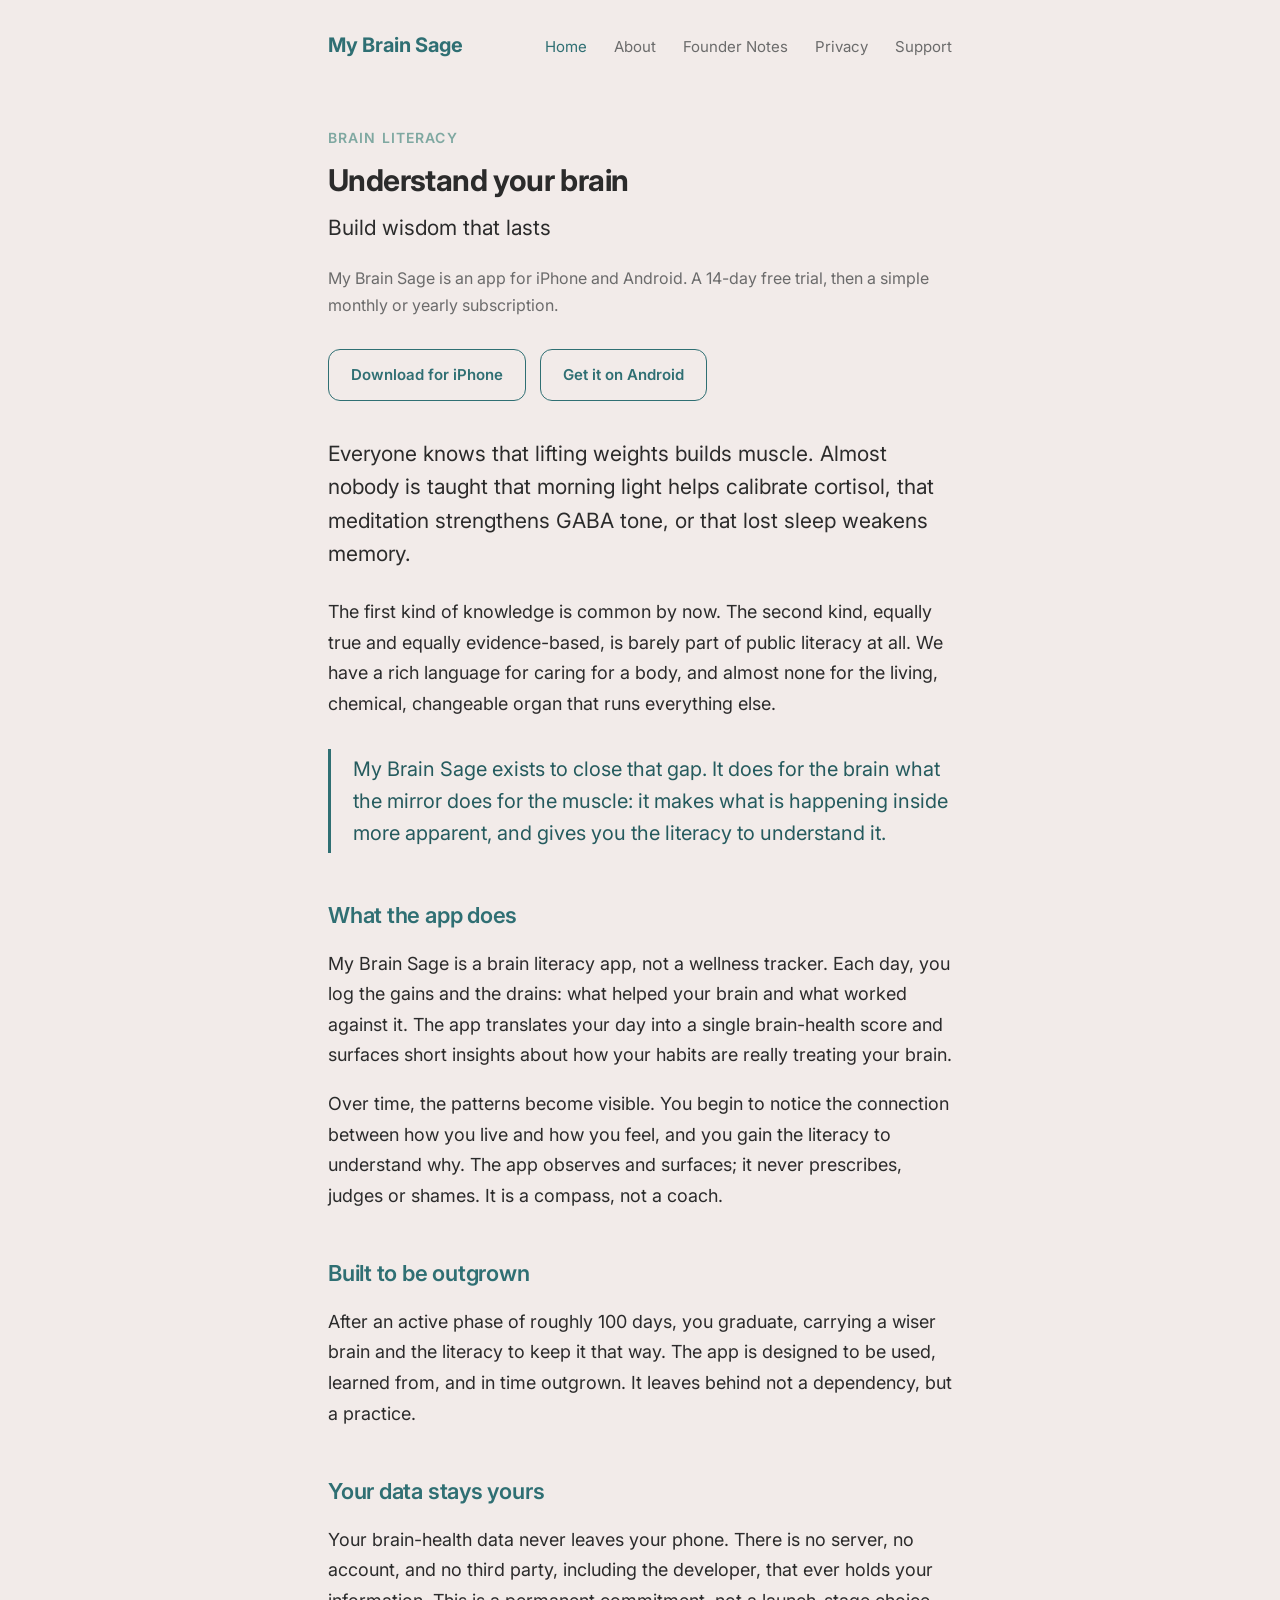
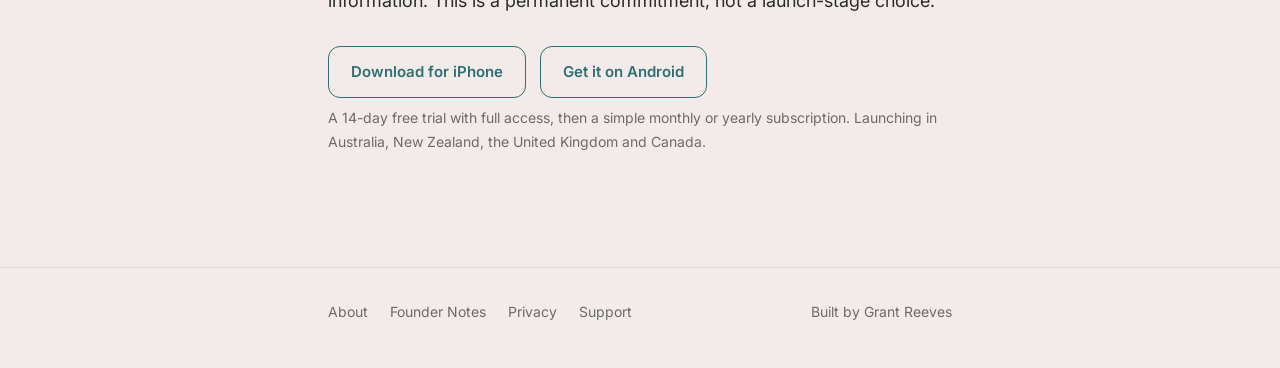
==== index.html @ f0cc88b7 "Split hero heading and surface download prompt near top Splits the single-sentence h1 into a headlin" ====
<!DOCTYPE html>
<html lang="en">
<head>
  <meta charset="UTF-8">
  <meta name="viewport" content="width=device-width, initial-scale=1">
  <title>My Brain Sage: Understand your brain</title>
  <meta name="description" content="My Brain Sage is a brain literacy app. It helps you understand how your daily choices shape your brain chemistry, and turns that understanding into a practice you carry for life.">
  <link rel="preconnect" href="https://fonts.googleapis.com">
  <link href="https://fonts.googleapis.com/css2?family=Inter:wght@400;500;600;700&display=swap" rel="stylesheet">
  <link rel="stylesheet" href="style.css">
</head>
<body>

  <header class="site-header">
    <div class="wrap">
      <a href="index.html" class="site-title">My Brain Sage</a>
      <nav class="site-nav">
        <a href="index.html" class="active">Home</a>
        <a href="about.html">About</a>
        <a href="essays.html">Founder Notes</a>
        <a href="privacy.html">Privacy</a>
        <a href="support.html">Support</a>
      </nav>
    </div>
  </header>

  <main>
    <div class="wrap">

      <p class="kicker">Brain literacy</p>
      <h1>Understand your brain</h1>
      <p class="hero-subtitle">Build wisdom that lasts</p>

      <p class="app-line">My Brain Sage is an app for iPhone and Android. A 14-day free trial, then a simple monthly or yearly subscription.</p>
      <div class="downloads downloads-top">
        <a class="btn" href="#" aria-label="Download on the App Store">Download for iPhone</a>
        <a class="btn" href="#" aria-label="Get it on Google Play">Get it on Android</a>
      </div>

      <p class="lead">Everyone knows that lifting weights builds muscle. Almost nobody is taught that morning light helps calibrate cortisol, that meditation strengthens GABA tone, or that lost sleep weakens memory.</p>

      <p>The first kind of knowledge is common by now. The second kind, equally true and equally evidence-based, is barely part of public literacy at all. We have a rich language for caring for a body, and almost none for the living, chemical, changeable organ that runs everything else.</p>

      <p class="emphasis">My Brain Sage exists to close that gap. It does for the brain what the mirror does for the muscle: it makes what is happening inside more apparent, and gives you the literacy to understand it.</p>

      <h2>What the app does</h2>

      <p>My Brain Sage is a brain literacy app, not a wellness tracker. Each day, you log the gains and the drains: what helped your brain and what worked against it. The app translates your day into a single brain-health score and surfaces short insights about how your habits are really treating your brain.</p>

      <p>Over time, the patterns become visible. You begin to notice the connection between how you live and how you feel, and you gain the literacy to understand why. The app observes and surfaces; it never prescribes, judges or shames. It is a compass, not a coach.</p>

      <h2>Built to be outgrown</h2>

      <p>After an active phase of roughly 100 days, you graduate, carrying a wiser brain and the literacy to keep it that way. The app is designed to be used, learned from, and in time outgrown. It leaves behind not a dependency, but a practice.</p>

      <h2>Your data stays yours</h2>

      <p>Your brain-health data never leaves your phone. There is no server, no account, and no third party, including the developer, that ever holds your information. This is a permanent commitment, not a launch-stage choice.</p>

      <div class="downloads">
        <a class="btn" href="#" aria-label="Download on the App Store">Download for iPhone</a>
        <a class="btn" href="#" aria-label="Get it on Google Play">Get it on Android</a>
      </div>
      <p class="btn-note">A 14-day free trial with full access, then a simple monthly or yearly subscription. Launching in Australia, New Zealand, the United Kingdom and Canada.</p>

    </div>
  </main>

  <footer class="site-footer">
    <div class="wrap">
      <div>
        <a href="about.html">About</a>
        <a href="essays.html">Founder Notes</a>
        <a href="privacy.html">Privacy</a>
        <a href="support.html">Support</a>
      </div>
      <div>Built by Grant Reeves</div>
    </div>
  </footer>

</body>
</html>
   
---- style.css ----
/* My Brain Sage website: shared stylesheet.
   Quiet, prose-led, artisan restraint. Inherits the app design system. */

:root {
  --teal: #2F6F73;
  --teal-dark: #255B5E;
  --coral: #C9A6A0;
  --sage: #7FA8A1;
  --warm-bg: #F2EBE9;
  --dark: #2B2B2B;
  --muted: #6B6B6B;
  --gold: #DAA520;
  --card: #FFFFFF;
  --max-width: 680px;
}

* { box-sizing: border-box; margin: 0; padding: 0; }

html { -webkit-text-size-adjust: 100%; }

body {
  font-family: 'Inter', -apple-system, BlinkMacSystemFont, 'Segoe UI', Roboto, sans-serif;
  background: var(--warm-bg);
  color: var(--dark);
  line-height: 1.7;
  font-size: 18px;
  -webkit-font-smoothing: antialiased;
}

/* ---- Layout ---- */
.wrap {
  max-width: var(--max-width);
  margin: 0 auto;
  padding: 0 28px;
}

main { padding: 56px 0 72px; }

/* ---- Header / nav ---- */
.site-header {
  padding: 28px 0 8px;
}
.site-header .wrap {
  display: flex;
  align-items: baseline;
  justify-content: space-between;
  flex-wrap: wrap;
  gap: 12px;
}
.site-title {
  font-size: 20px;
  font-weight: 700;
  color: var(--teal);
  text-decoration: none;
  letter-spacing: -0.01em;
}
.site-nav a {
  font-size: 15px;
  color: var(--muted);
  text-decoration: none;
  margin-left: 22px;
}
.site-nav a:hover,
.site-nav a.active { color: var(--teal); }

/* ---- Typography ---- */
h1 {
  font-size: 30px;
  font-weight: 700;
  line-height: 1.25;
  letter-spacing: -0.02em;
  color: var(--dark);
  margin-bottom: 22px;
}
.hero-subtitle {
  font-size: 21px;
  font-weight: 400;
  line-height: 1.4;
  color: var(--dark);
  margin-top: -8px;
  margin-bottom: 22px;
}
h2 {
  font-size: 22px;
  font-weight: 600;
  color: var(--teal);
  margin: 44px 0 14px;
  letter-spacing: -0.01em;
}
p { margin-bottom: 18px; }
p.lead {
  font-size: 21px;
  line-height: 1.6;
  color: var(--dark);
  margin-bottom: 26px;
}
a { color: var(--teal); }

.kicker {
  font-size: 14px;
  font-weight: 600;
  letter-spacing: 0.08em;
  text-transform: uppercase;
  color: var(--sage);
  margin-bottom: 12px;
}

.app-line {
  font-size: 16px;
  color: var(--muted);
  margin-bottom: 16px;
}

/* ---- Pull / emphasis block ---- */
.emphasis {
  border-left: 3px solid var(--teal);
  padding: 4px 0 4px 22px;
  margin: 30px 0;
  font-size: 20px;
  line-height: 1.6;
  color: var(--teal-dark);
}

/* ---- Download buttons ---- */
.downloads {
  display: flex;
  gap: 14px;
  flex-wrap: wrap;
  margin: 30px 0 8px;
}
.btn {
  display: inline-block;
  padding: 12px 22px;
  border-radius: 12px;
  font-size: 15px;
  font-weight: 600;
  text-decoration: none;
  border: 1.5px solid var(--teal);
  color: var(--teal);
  background: transparent;
  transition: background 0.15s ease, color 0.15s ease;
}
.btn:hover { background: var(--teal); color: #fff; }
.btn-note {
  font-size: 14px;
  color: var(--muted);
  margin-top: 6px;
}
.downloads-top {
  margin-bottom: 36px;
}

/* ---- Cards ---- */
.card {
  background: var(--card);
  border-radius: 16px;
  padding: 24px 26px;
  margin: 20px 0;
  box-shadow: 0 1px 3px rgba(43,43,43,0.06);
}

/* ---- Footer ---- */
.site-footer {
  border-top: 1px solid rgba(43,43,43,0.10);
  padding: 32px 0 44px;
  margin-top: 24px;
}
.site-footer .wrap {
  font-size: 14px;
  color: var(--muted);
  display: flex;
  justify-content: space-between;
  flex-wrap: wrap;
  gap: 10px;
}
.site-footer a { color: var(--muted); text-decoration: none; margin-right: 18px; }
.site-footer a:hover { color: var(--teal); }

/* ---- Responsive ---- */
@media (max-width: 560px) {
  body { font-size: 17px; }
  h1 { font-size: 28px; }
  main { padding: 40px 0 56px; }
  .site-nav a { margin-left: 16px; }
}
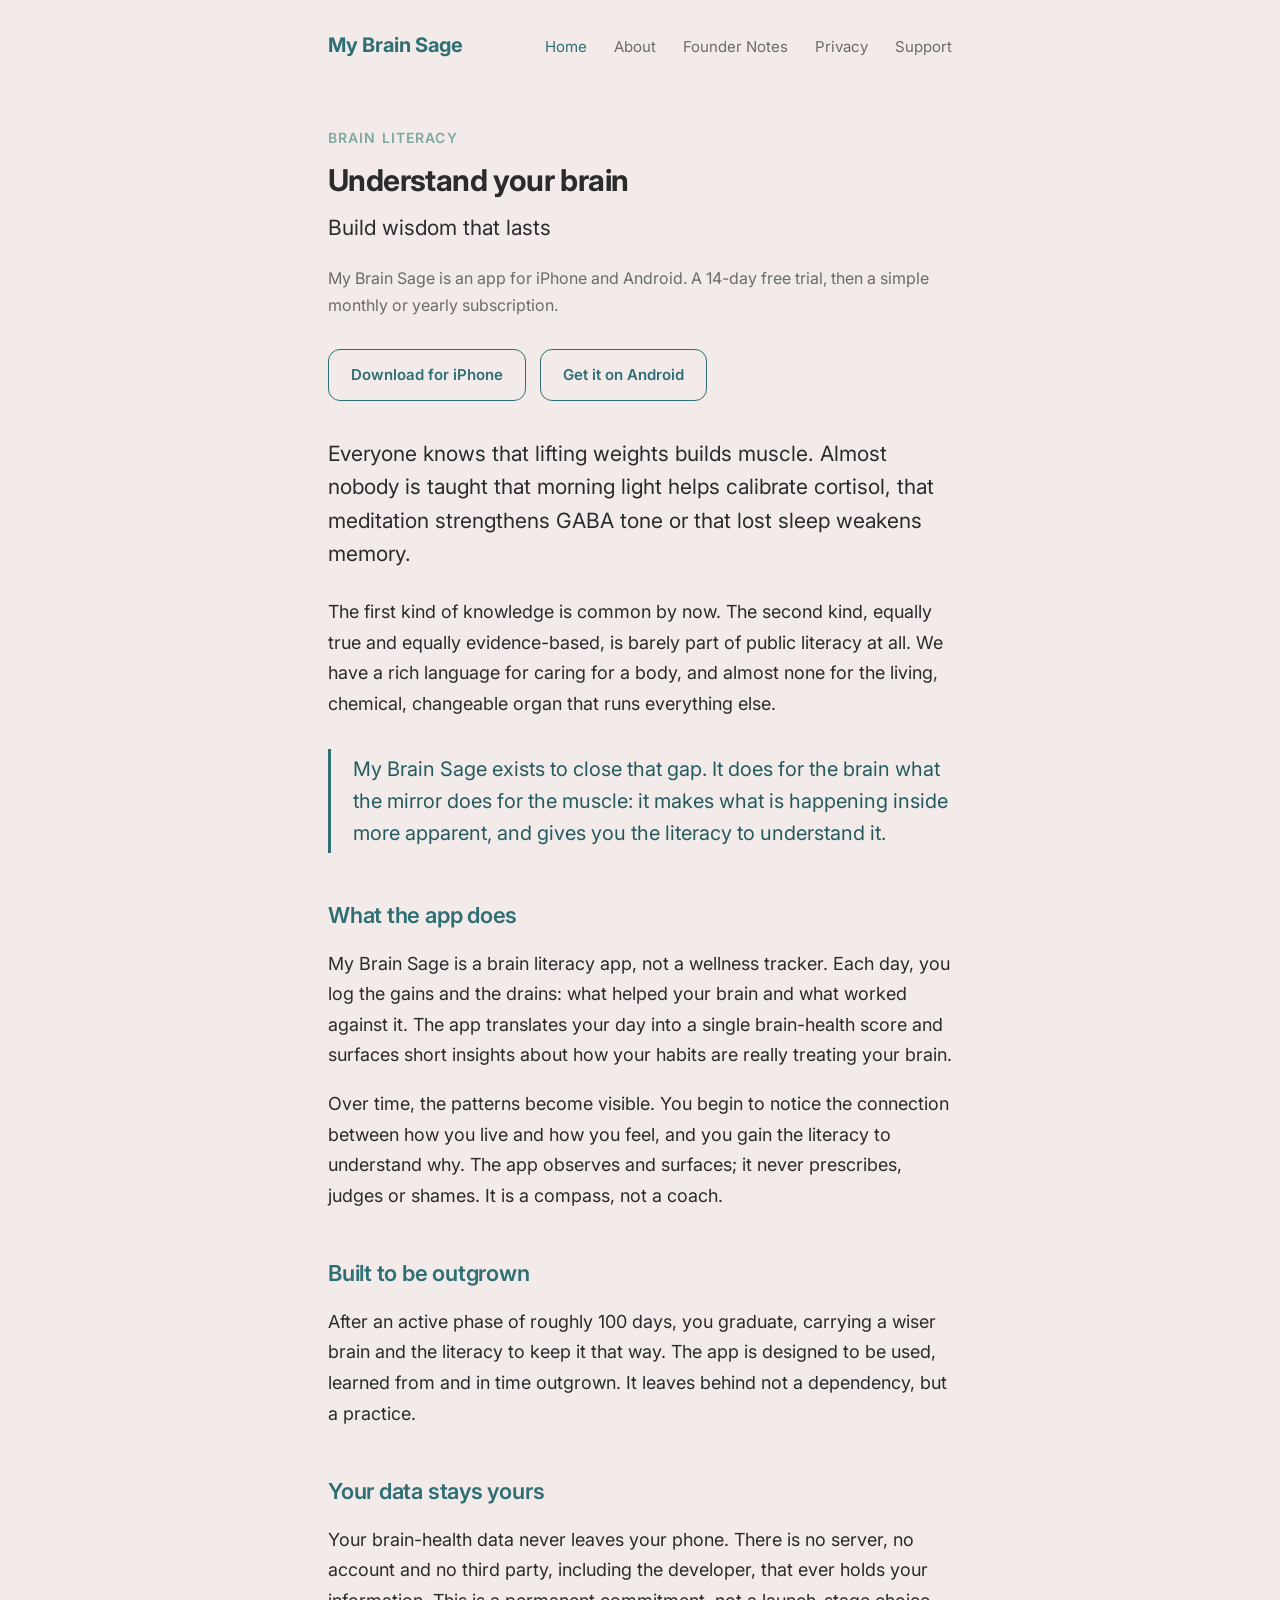
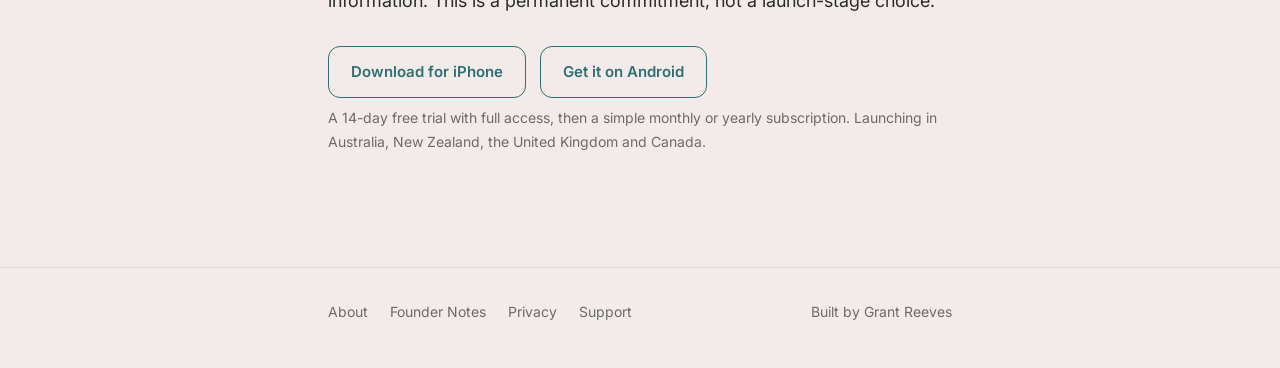
==== commit 3b4773a0: "Remove Oxford commas across all content pages Mechanical house-style pass: removes the serial comma " ====
--- a/index.html
+++ b/index.html
@@ -37,7 +37,7 @@
         <a class="btn" href="#" aria-label="Get it on Google Play">Get it on Android</a>
       </div>
 
-      <p class="lead">Everyone knows that lifting weights builds muscle. Almost nobody is taught that morning light helps calibrate cortisol, that meditation strengthens GABA tone, or that lost sleep weakens memory.</p>
+      <p class="lead">Everyone knows that lifting weights builds muscle. Almost nobody is taught that morning light helps calibrate cortisol, that meditation strengthens GABA tone or that lost sleep weakens memory.</p>
 
       <p>The first kind of knowledge is common by now. The second kind, equally true and equally evidence-based, is barely part of public literacy at all. We have a rich language for caring for a body, and almost none for the living, chemical, changeable organ that runs everything else.</p>
 
@@ -51,11 +51,11 @@
 
       <h2>Built to be outgrown</h2>
 
-      <p>After an active phase of roughly 100 days, you graduate, carrying a wiser brain and the literacy to keep it that way. The app is designed to be used, learned from, and in time outgrown. It leaves behind not a dependency, but a practice.</p>
+      <p>After an active phase of roughly 100 days, you graduate, carrying a wiser brain and the literacy to keep it that way. The app is designed to be used, learned from and in time outgrown. It leaves behind not a dependency, but a practice.</p>
 
       <h2>Your data stays yours</h2>
 
-      <p>Your brain-health data never leaves your phone. There is no server, no account, and no third party, including the developer, that ever holds your information. This is a permanent commitment, not a launch-stage choice.</p>
+      <p>Your brain-health data never leaves your phone. There is no server, no account and no third party, including the developer, that ever holds your information. This is a permanent commitment, not a launch-stage choice.</p>
 
       <div class="downloads">
         <a class="btn" href="#" aria-label="Download on the App Store">Download for iPhone</a>
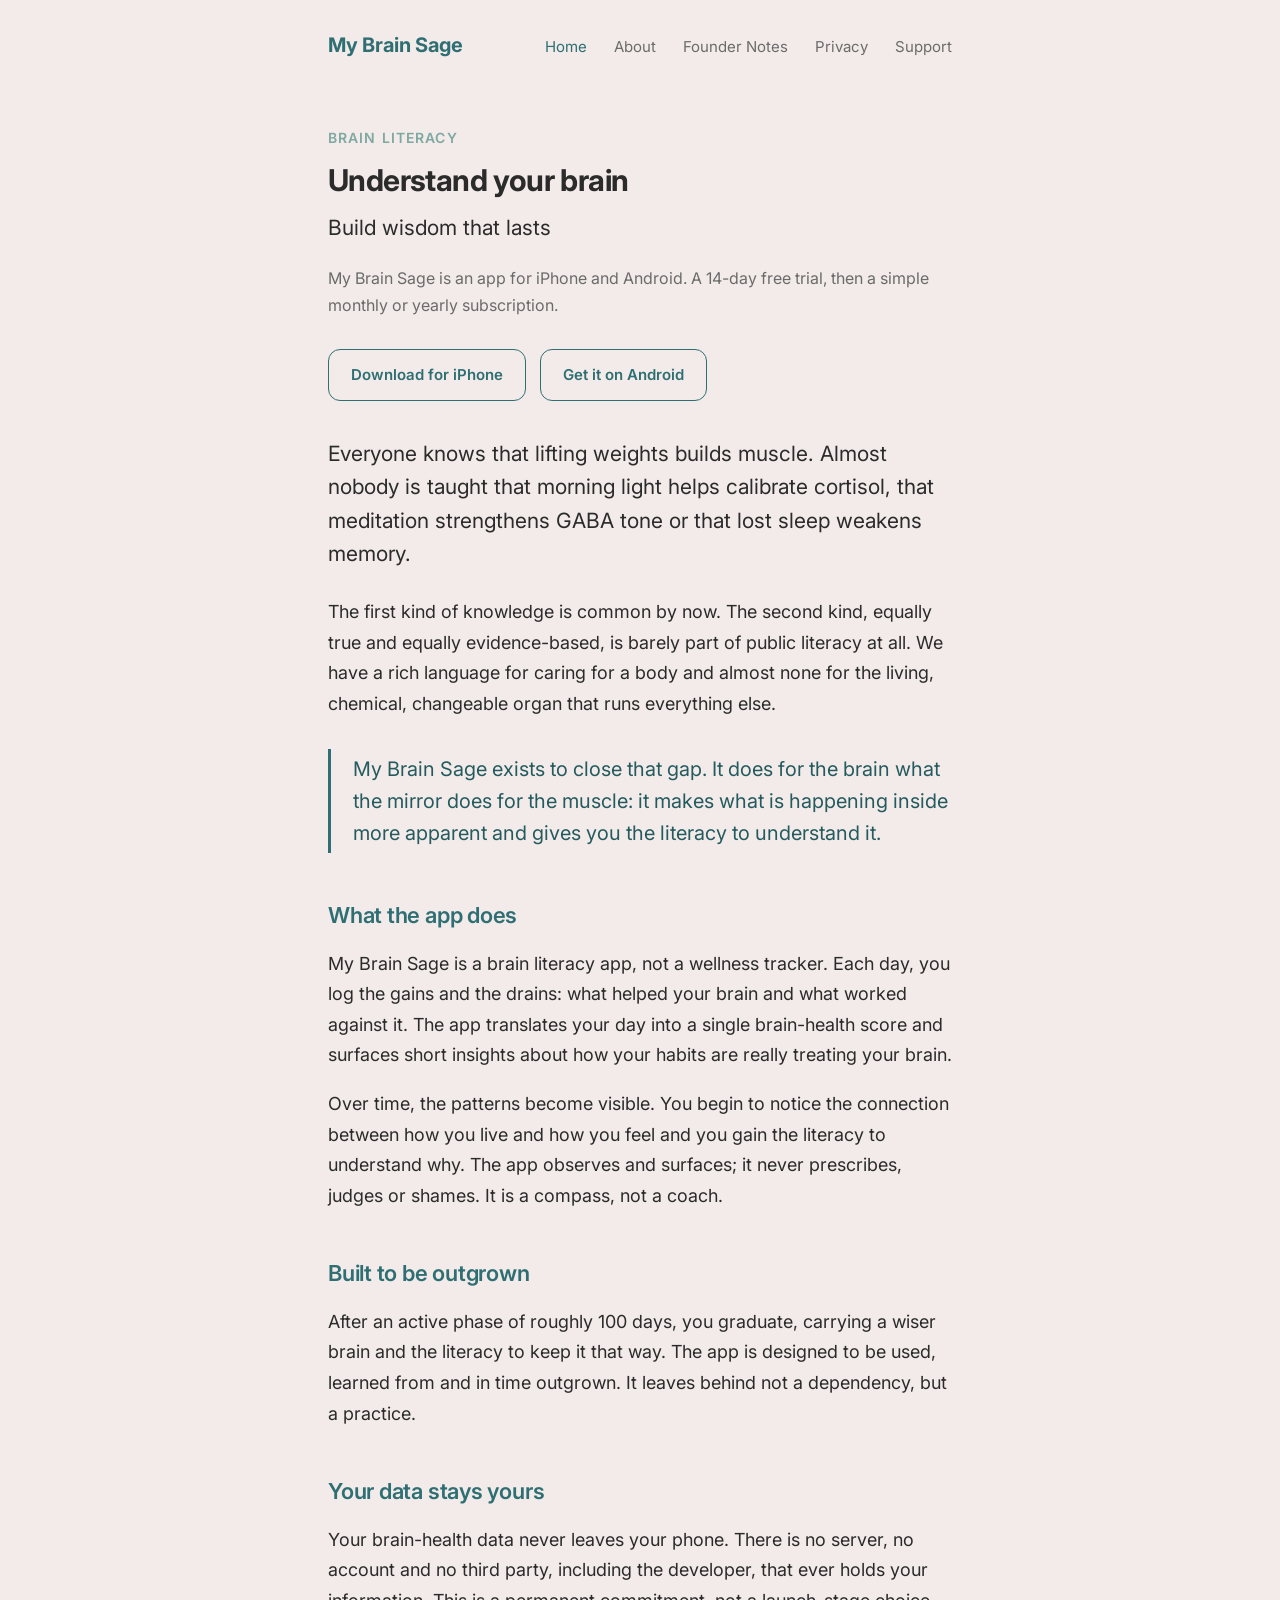
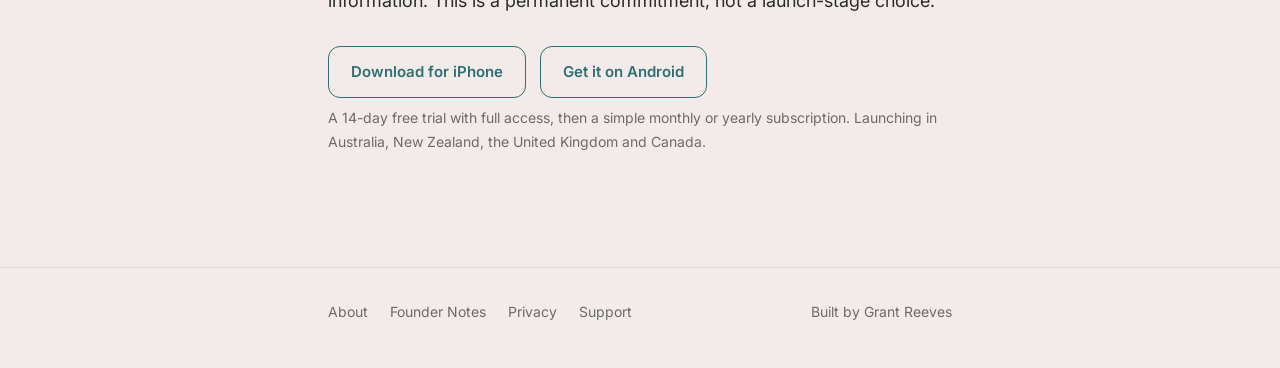
==== commit e40d99d3: "Remove comma before "and" throughout visible page copy Second mechanical house-style pass: removes e" ====
--- a/index.html
+++ b/index.html
@@ -39,15 +39,15 @@
 
       <p class="lead">Everyone knows that lifting weights builds muscle. Almost nobody is taught that morning light helps calibrate cortisol, that meditation strengthens GABA tone or that lost sleep weakens memory.</p>
 
-      <p>The first kind of knowledge is common by now. The second kind, equally true and equally evidence-based, is barely part of public literacy at all. We have a rich language for caring for a body, and almost none for the living, chemical, changeable organ that runs everything else.</p>
+      <p>The first kind of knowledge is common by now. The second kind, equally true and equally evidence-based, is barely part of public literacy at all. We have a rich language for caring for a body and almost none for the living, chemical, changeable organ that runs everything else.</p>
 
-      <p class="emphasis">My Brain Sage exists to close that gap. It does for the brain what the mirror does for the muscle: it makes what is happening inside more apparent, and gives you the literacy to understand it.</p>
+      <p class="emphasis">My Brain Sage exists to close that gap. It does for the brain what the mirror does for the muscle: it makes what is happening inside more apparent and gives you the literacy to understand it.</p>
 
       <h2>What the app does</h2>
 
       <p>My Brain Sage is a brain literacy app, not a wellness tracker. Each day, you log the gains and the drains: what helped your brain and what worked against it. The app translates your day into a single brain-health score and surfaces short insights about how your habits are really treating your brain.</p>
 
-      <p>Over time, the patterns become visible. You begin to notice the connection between how you live and how you feel, and you gain the literacy to understand why. The app observes and surfaces; it never prescribes, judges or shames. It is a compass, not a coach.</p>
+      <p>Over time, the patterns become visible. You begin to notice the connection between how you live and how you feel and you gain the literacy to understand why. The app observes and surfaces; it never prescribes, judges or shames. It is a compass, not a coach.</p>
 
       <h2>Built to be outgrown</h2>
 
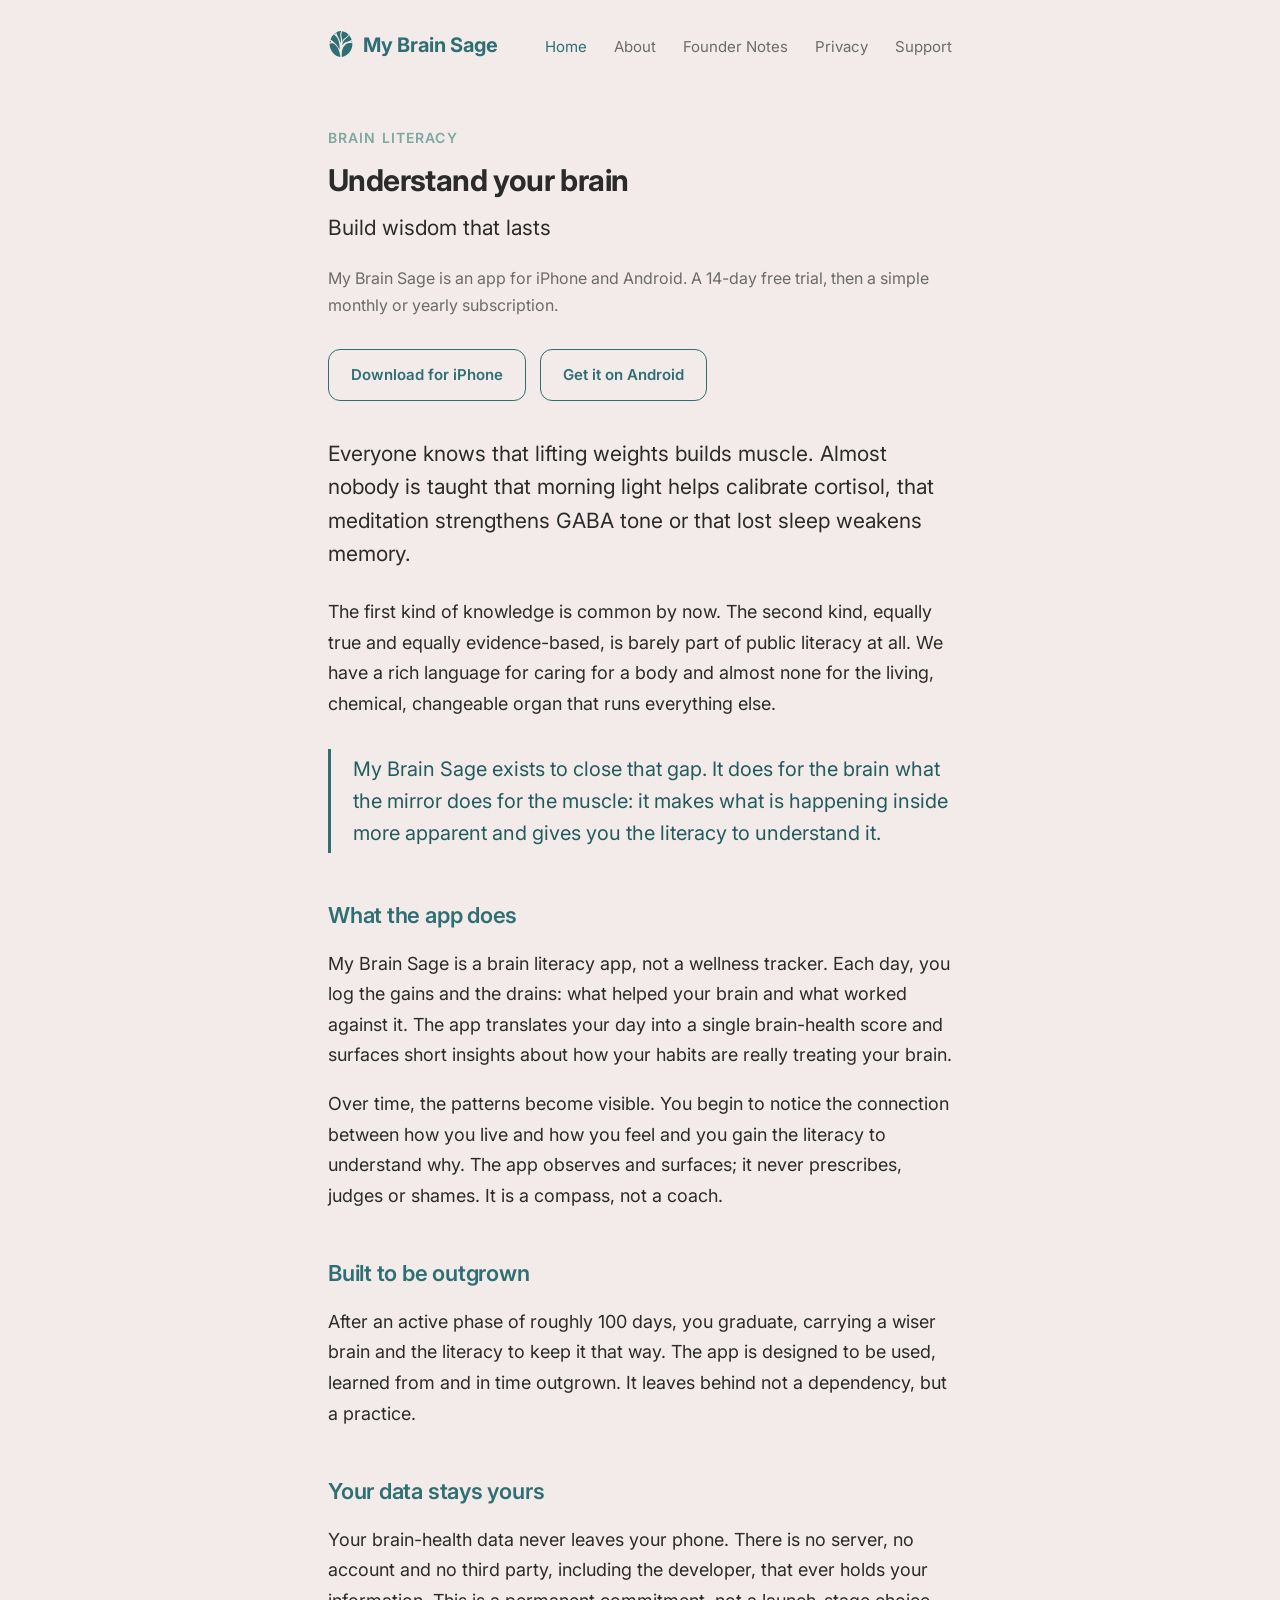
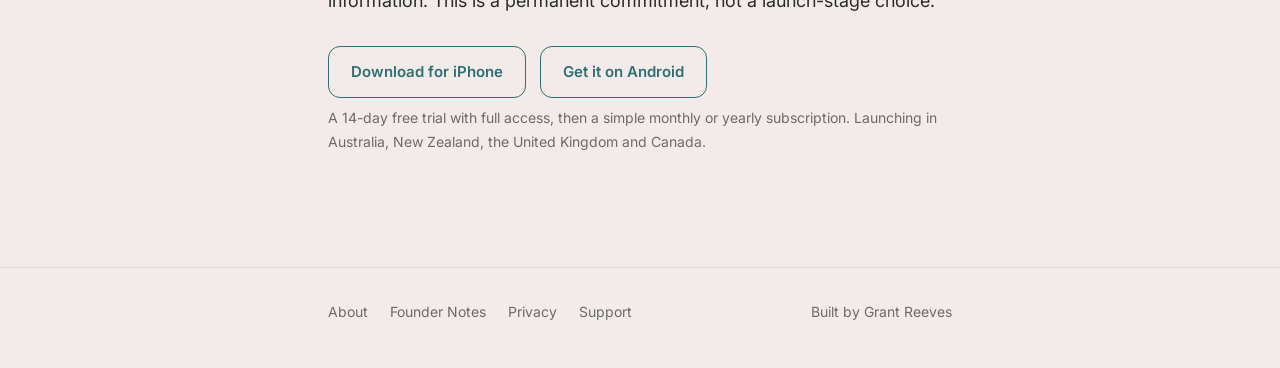
==== commit fbdc3f4e: "Add brand assets: header logo, favicon and social-share image across all pages" ====
--- a/index.html
+++ b/index.html
@@ -7,13 +7,17 @@
   <meta name="description" content="My Brain Sage is a brain literacy app. It helps you understand how your daily choices shape your brain chemistry, and turns that understanding into a practice you carry for life.">
   <link rel="preconnect" href="https://fonts.googleapis.com">
   <link href="https://fonts.googleapis.com/css2?family=Inter:wght@400;500;600;700&display=swap" rel="stylesheet">
+  <link rel="icon" type="image/png" href="assets/favicon.png">
+  <meta property="og:title" content="My Brain Sage">
+  <meta property="og:description" content="Understand your brain. Build wisdom that lasts.">
+  <meta property="og:image" content="https://mybrainsage.com/assets/og-image.png">
   <link rel="stylesheet" href="style.css">
 </head>
 <body>
 
   <header class="site-header">
     <div class="wrap">
-      <a href="index.html" class="site-title">My Brain Sage</a>
+      <a href="index.html" class="site-title"><img src="assets/logo.svg" alt="" height="26" style="vertical-align:-5px; margin-right:9px;">My Brain Sage</a>
       <nav class="site-nav">
         <a href="index.html" class="active">Home</a>
         <a href="about.html">About</a>
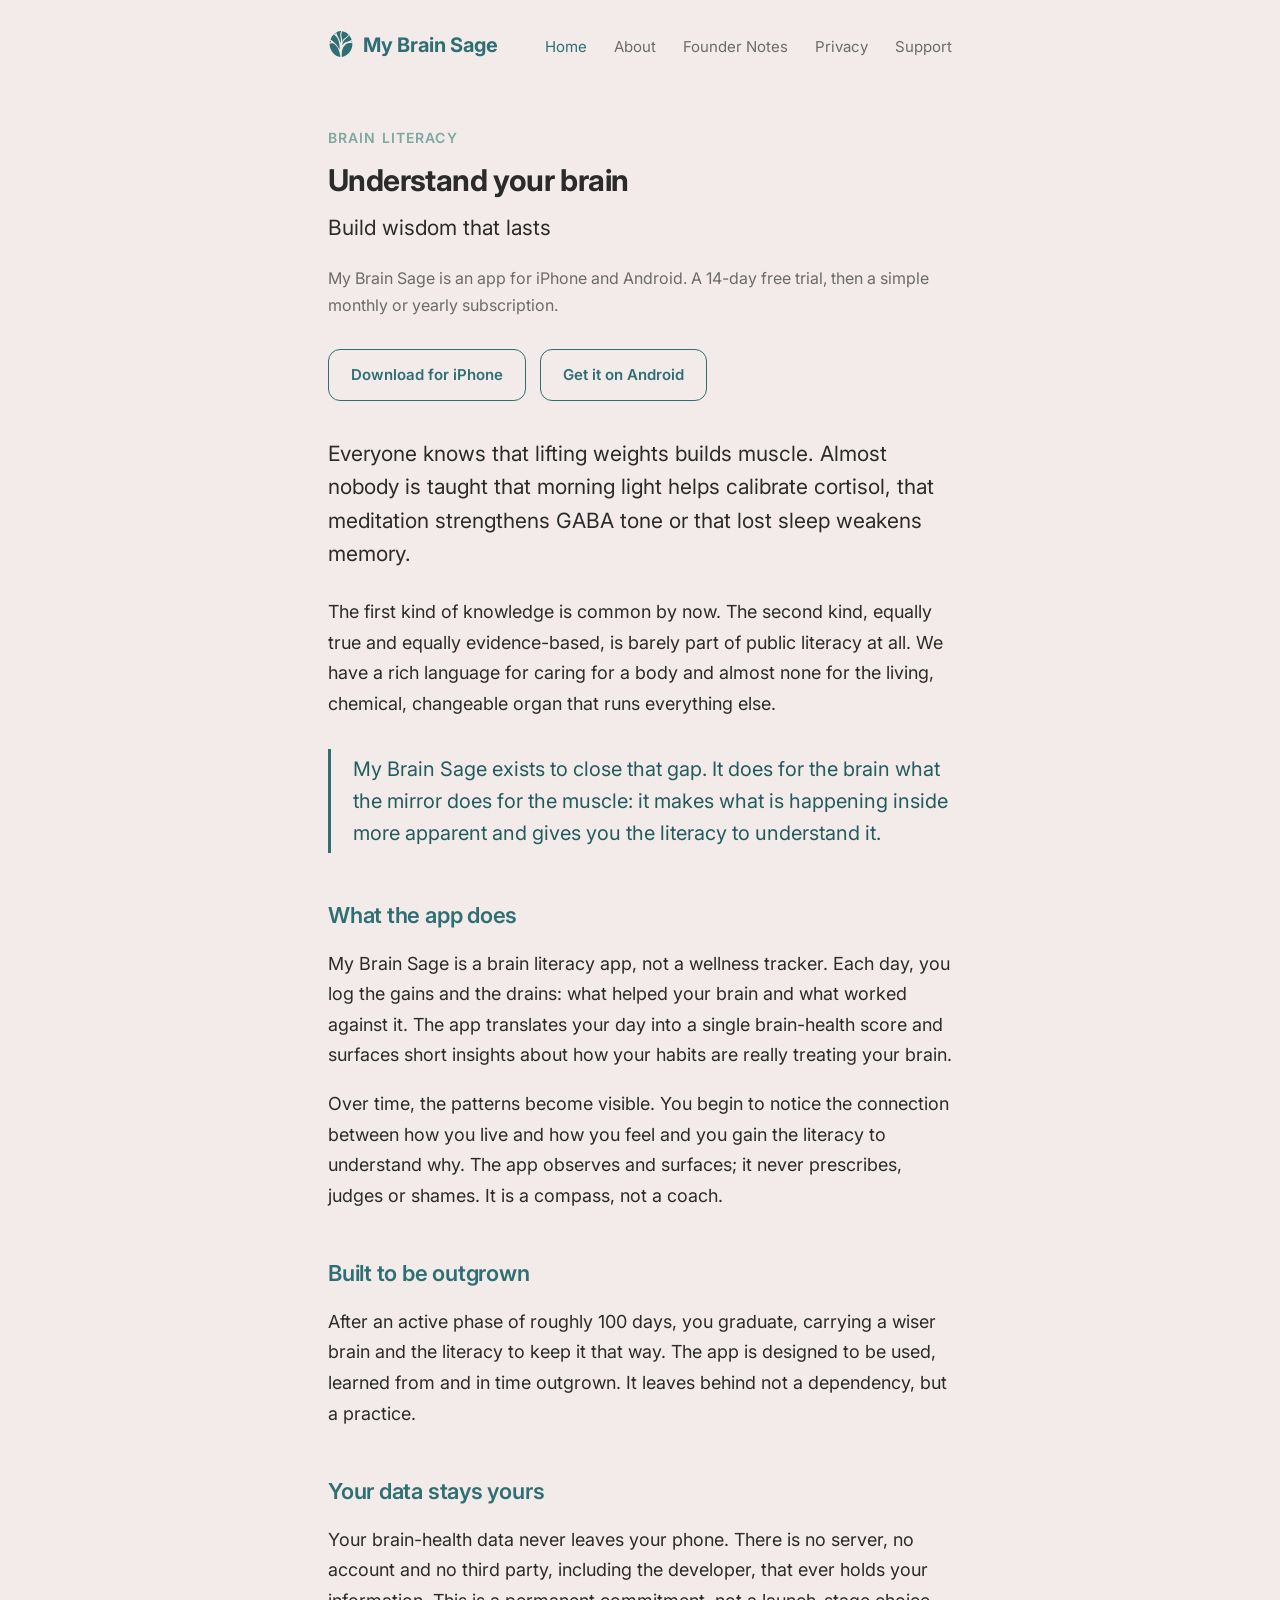
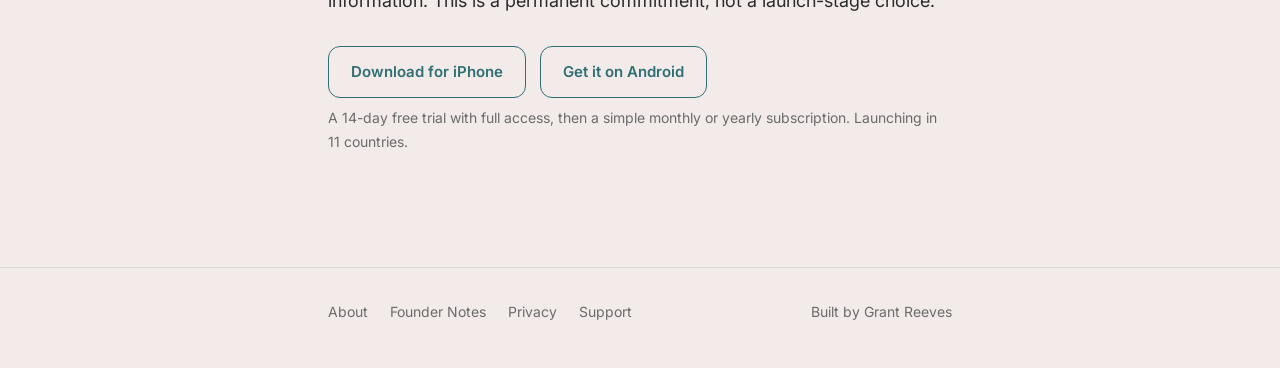
==== commit e9d6de7d: "Launch note: 11 countries; remove duplicated opening line from founder note excerpt" ====
--- a/index.html
+++ b/index.html
@@ -65,7 +65,7 @@
         <a class="btn" href="#" aria-label="Download on the App Store">Download for iPhone</a>
         <a class="btn" href="#" aria-label="Get it on Google Play">Get it on Android</a>
       </div>
-      <p class="btn-note">A 14-day free trial with full access, then a simple monthly or yearly subscription. Launching in Australia, New Zealand, the United Kingdom and Canada.</p>
+      <p class="btn-note">A 14-day free trial with full access, then a simple monthly or yearly subscription. Launching in 11 countries.</p>
 
     </div>
   </main>
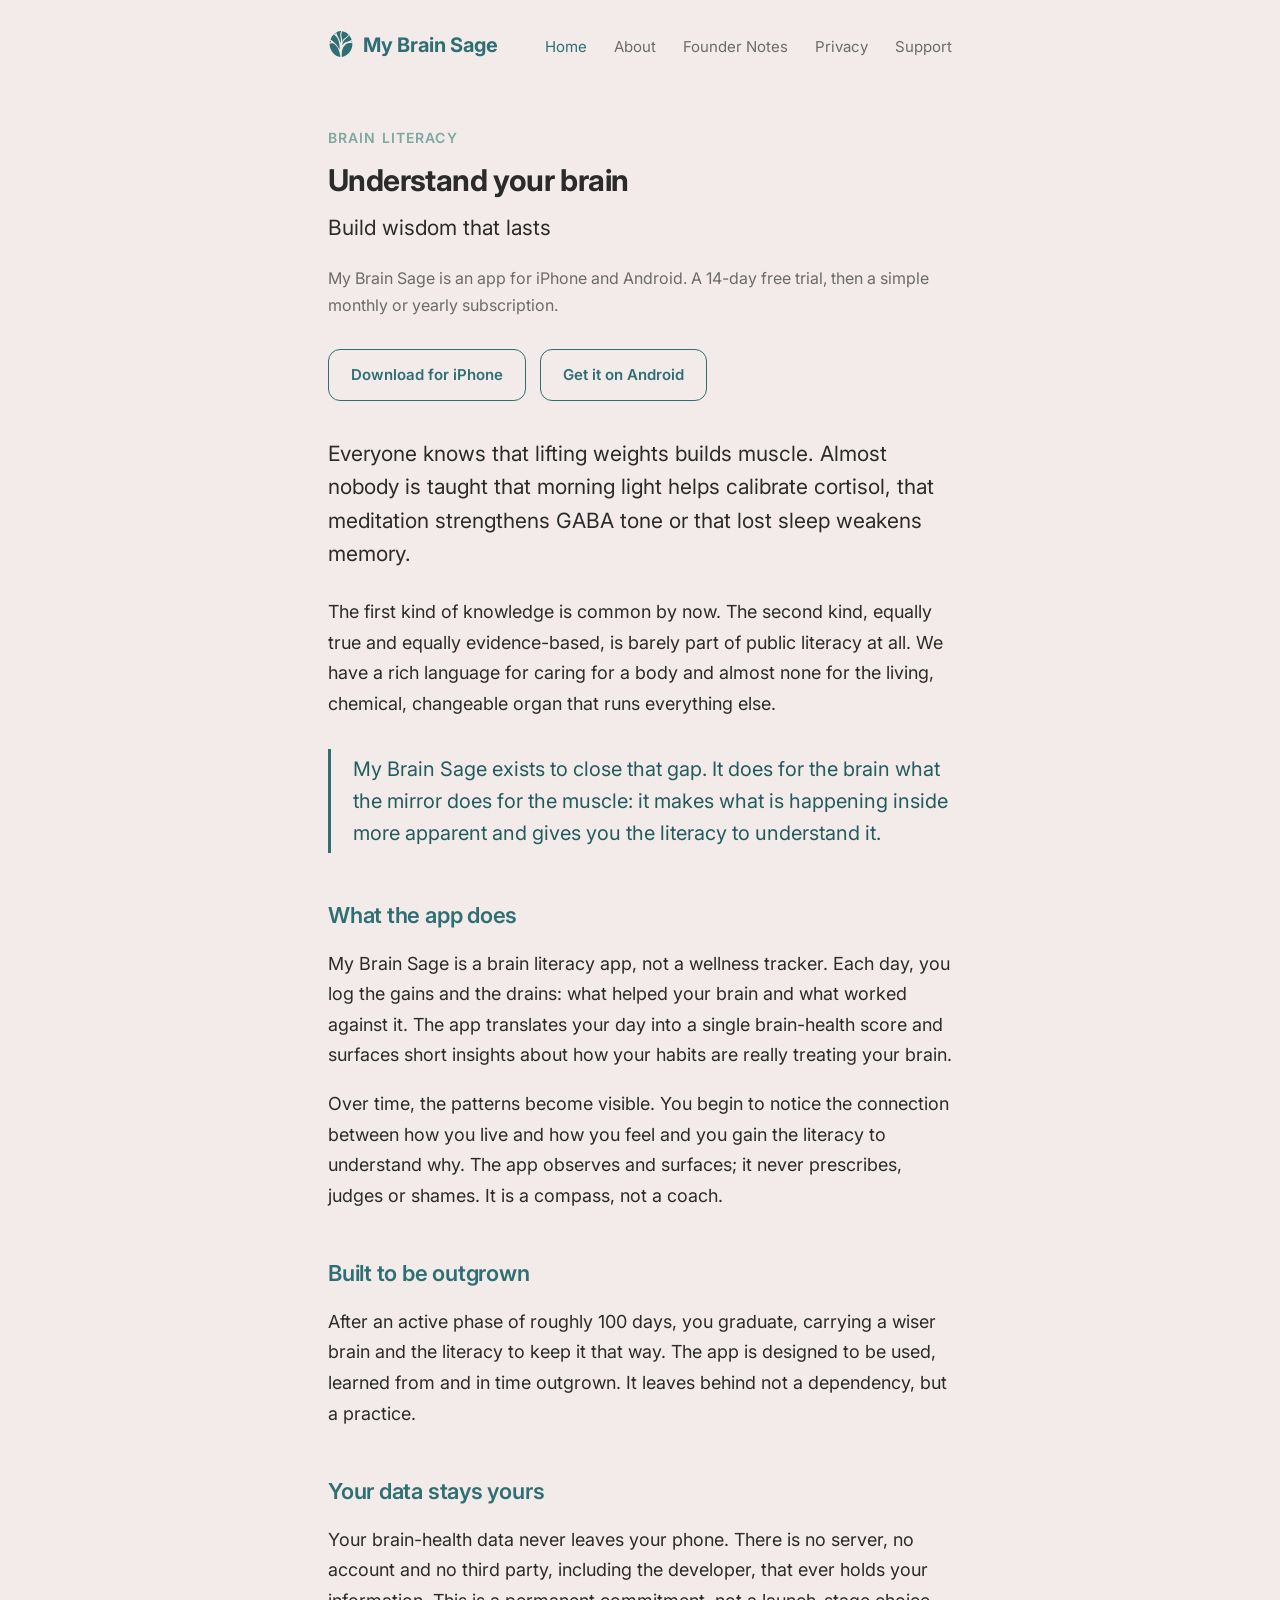
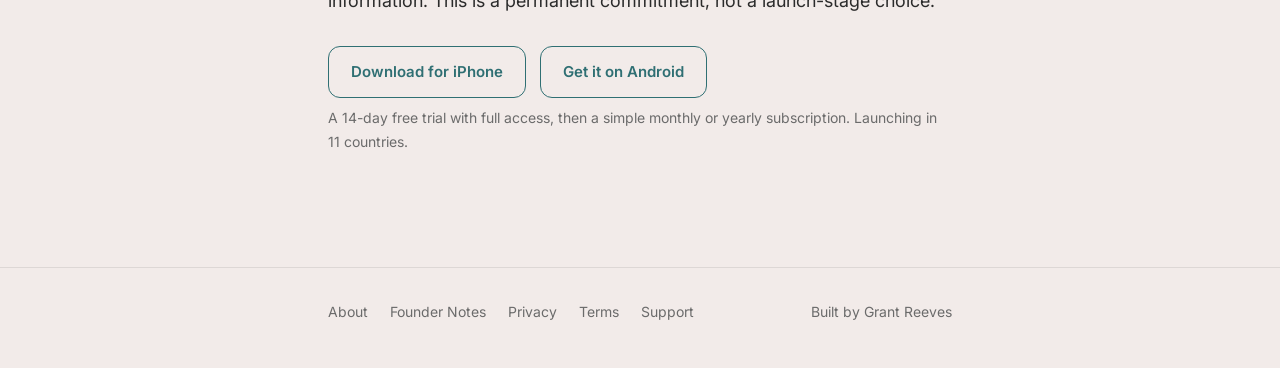
==== commit bfbf2947: "Add Terms of Use page; Terms link in site footer" ====
--- a/index.html
+++ b/index.html
@@ -76,6 +76,7 @@
         <a href="about.html">About</a>
         <a href="essays.html">Founder Notes</a>
         <a href="privacy.html">Privacy</a>
+        <a href="terms.html">Terms</a>
         <a href="support.html">Support</a>
       </div>
       <div>Built by Grant Reeves</div>
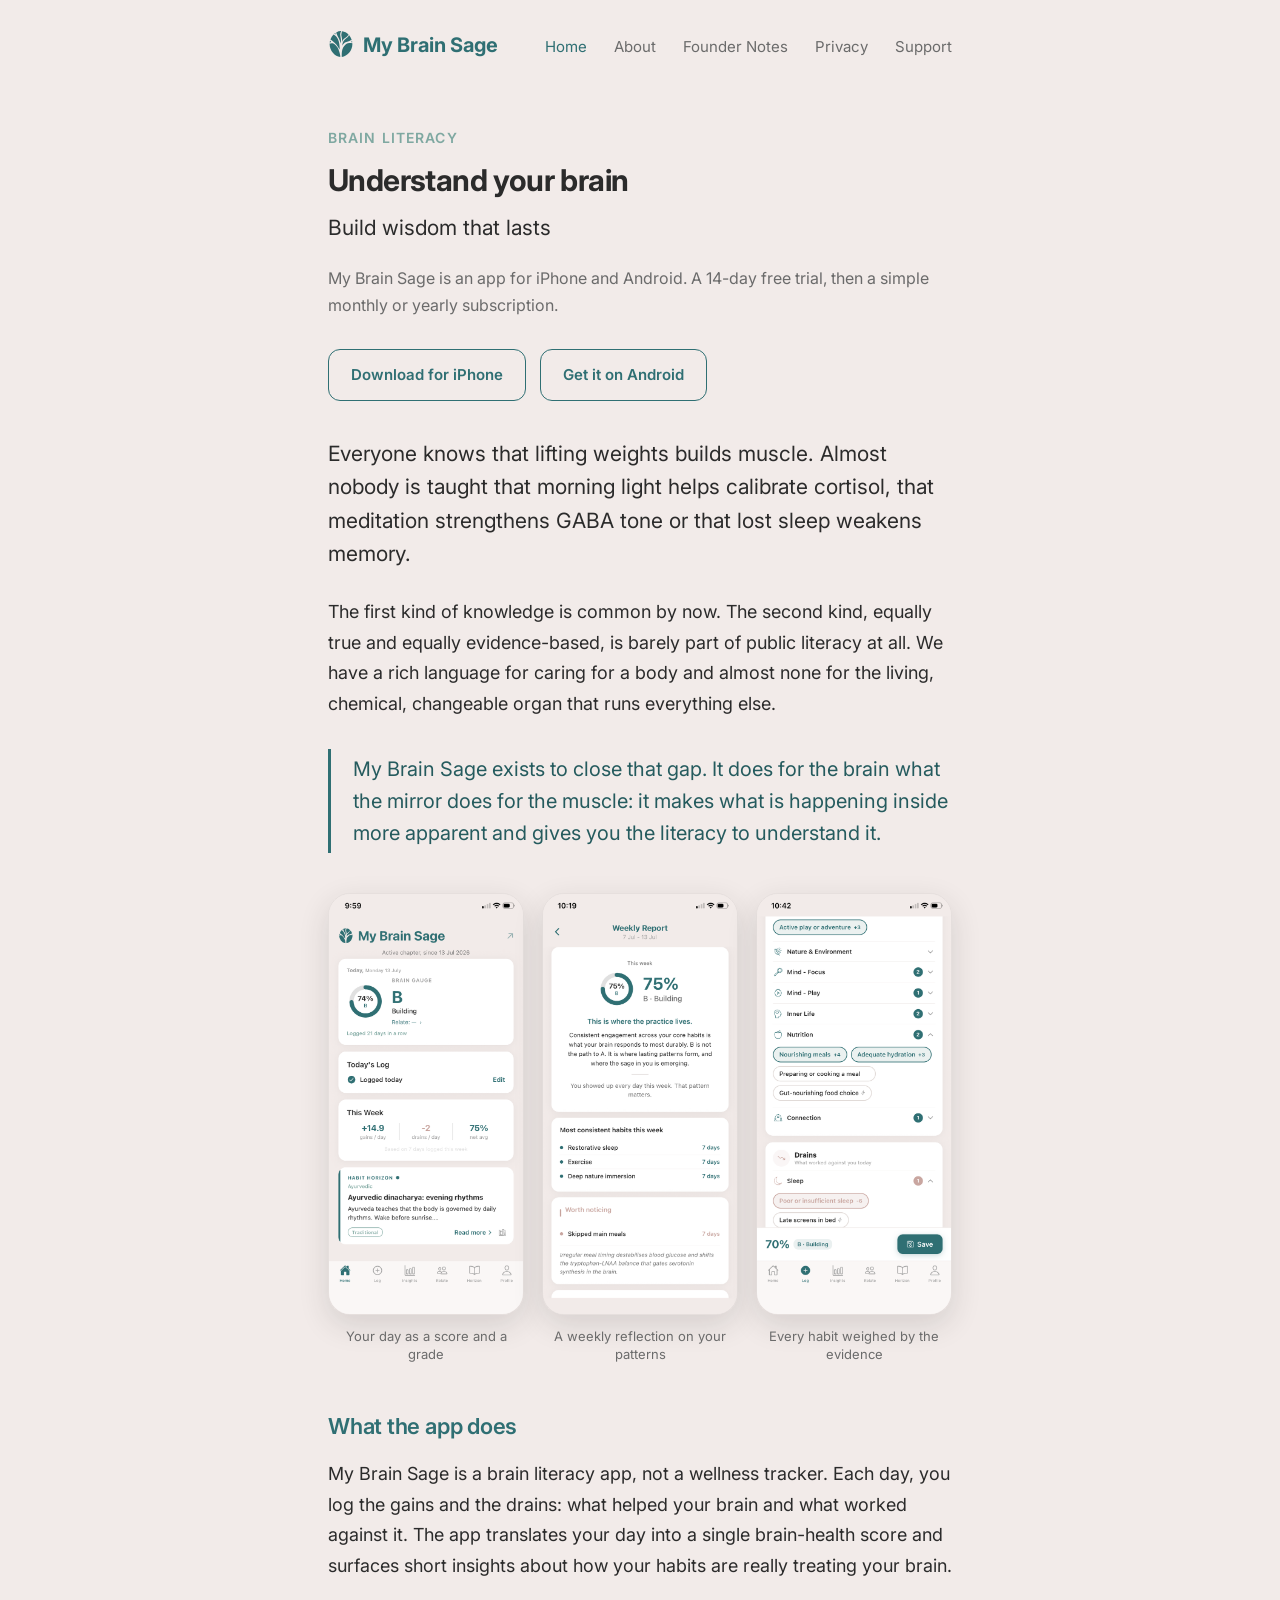
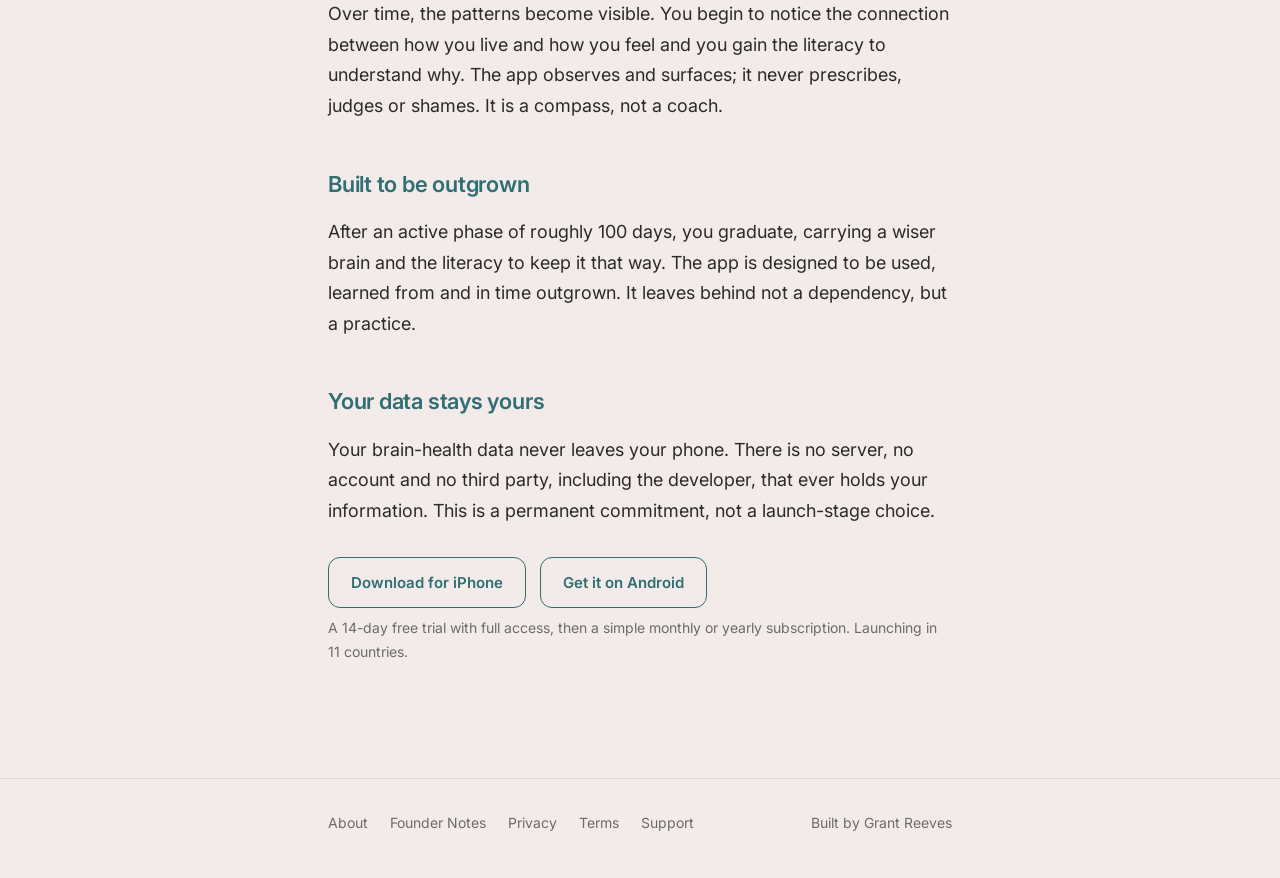
==== commit 8556c681: "Homepage: add app screenshot row" ====
--- a/index.html
+++ b/index.html
@@ -47,6 +47,21 @@
 
       <p class="emphasis">My Brain Sage exists to close that gap. It does for the brain what the mirror does for the muscle: it makes what is happening inside more apparent and gives you the literacy to understand it.</p>
 
+      <section class="shots" aria-label="Screens from the app">
+        <figure>
+          <img src="assets/screen-home.png" alt="The My Brain Sage home screen showing a daily brain-health score and an A to E grade">
+          <figcaption>Your day as a score and a grade</figcaption>
+        </figure>
+        <figure>
+          <img src="assets/screen-weekly.png" alt="The weekly report screen reflecting the week's patterns">
+          <figcaption>A weekly reflection on your patterns</figcaption>
+        </figure>
+        <figure>
+          <img src="assets/screen-scoring.png" alt="The daily check-in showing how each habit is weighed">
+          <figcaption>Every habit weighed by the evidence</figcaption>
+        </figure>
+      </section>
+
       <h2>What the app does</h2>
 
       <p>My Brain Sage is a brain literacy app, not a wellness tracker. Each day, you log the gains and the drains: what helped your brain and what worked against it. The app translates your day into a single brain-health score and surfaces short insights about how your habits are really treating your brain.</p>
--- a/style.css
+++ b/style.css
@@ -159,6 +159,34 @@
   box-shadow: 0 1px 3px rgba(43,43,43,0.06);
 }
 
+/* ---- App screenshots ---- */
+.shots {
+  display: flex;
+  gap: 18px;
+  justify-content: center;
+  flex-wrap: wrap;
+  margin: 40px 0 10px;
+}
+.shots figure {
+  flex: 1 1 180px;
+  max-width: 210px;
+  margin: 0;
+}
+.shots img {
+  width: 100%;
+  display: block;
+  border-radius: 22px;
+  border: 1px solid rgba(43,43,43,0.06);
+  box-shadow: 0 10px 30px rgba(43,43,43,0.14);
+}
+.shots figcaption {
+  font-size: 13px;
+  line-height: 1.4;
+  color: var(--muted);
+  text-align: center;
+  margin-top: 12px;
+}
+
 /* ---- Footer ---- */
 .site-footer {
   border-top: 1px solid rgba(43,43,43,0.10);
@@ -182,4 +210,5 @@
   h1 { font-size: 28px; }
   main { padding: 40px 0 56px; }
   .site-nav a { margin-left: 16px; }
-}
+  .shots figure { flex: 1 1 42%; max-width: 46%; }
+}
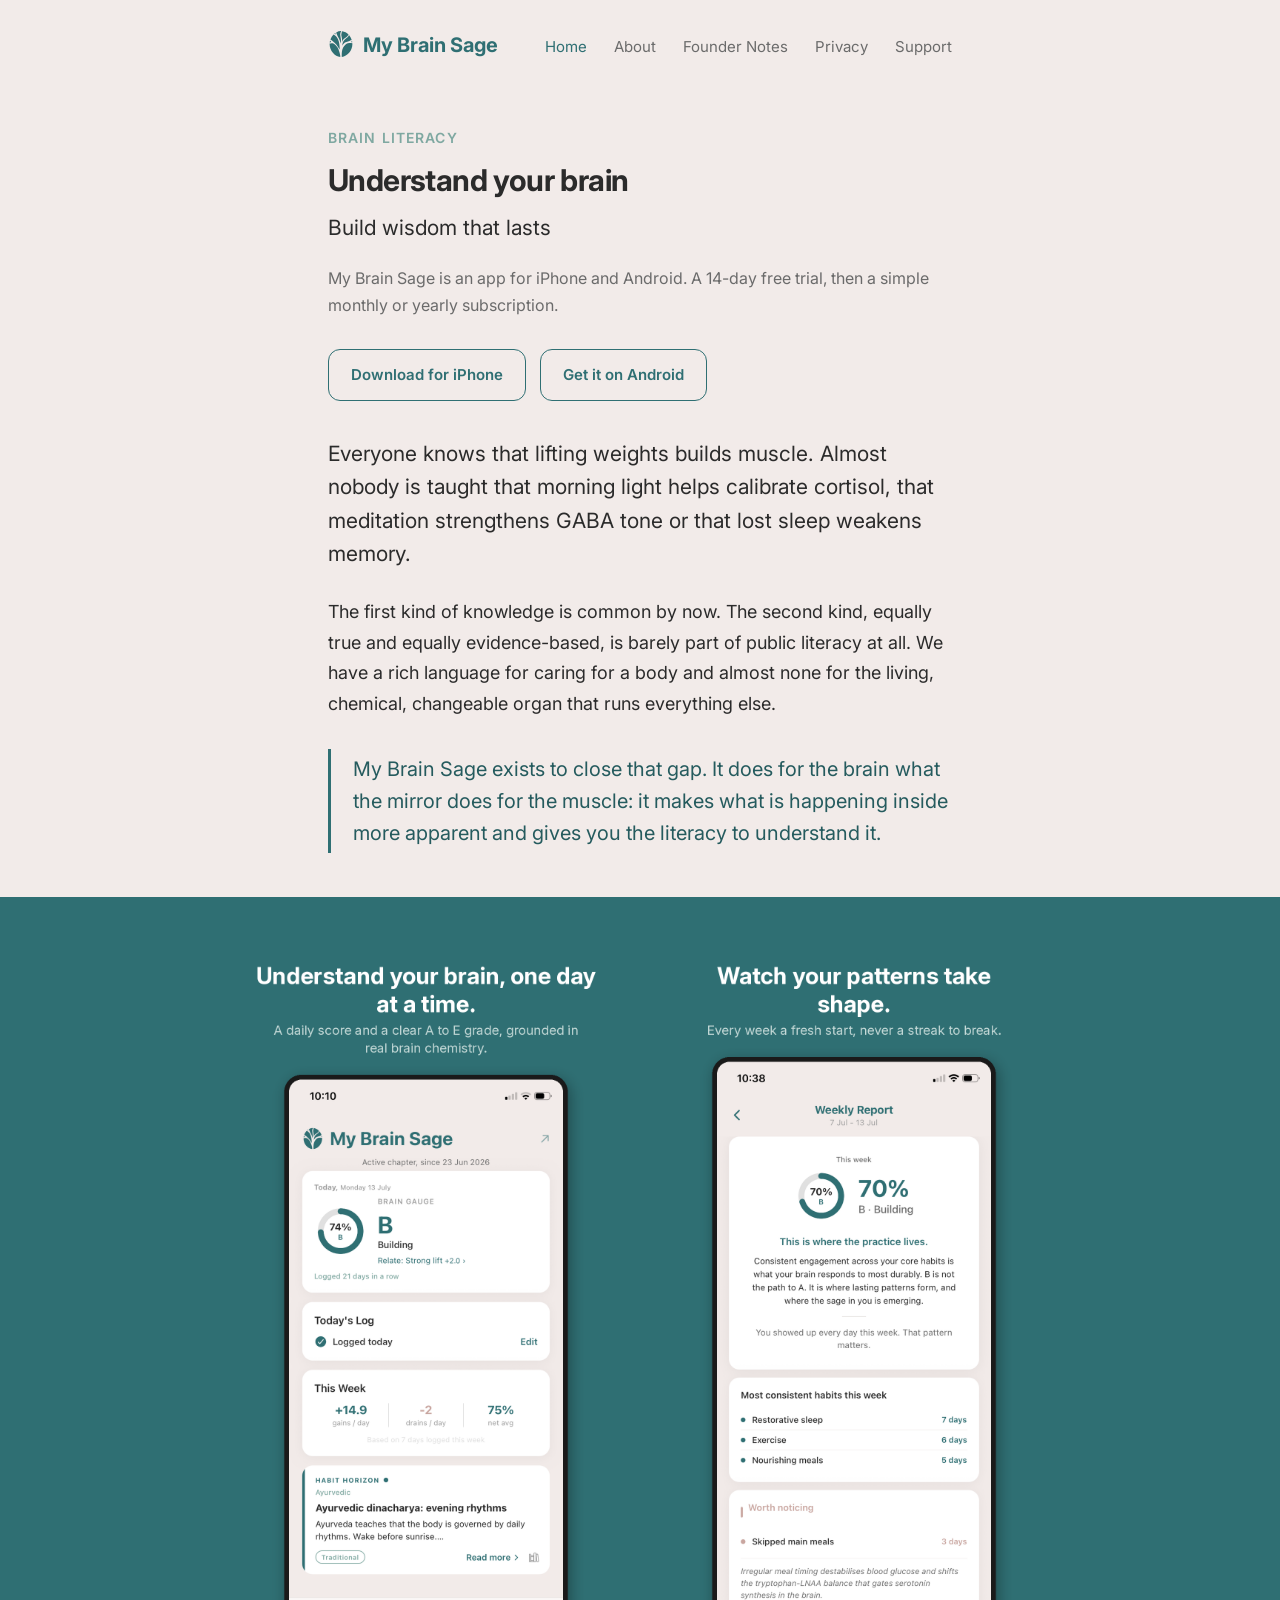
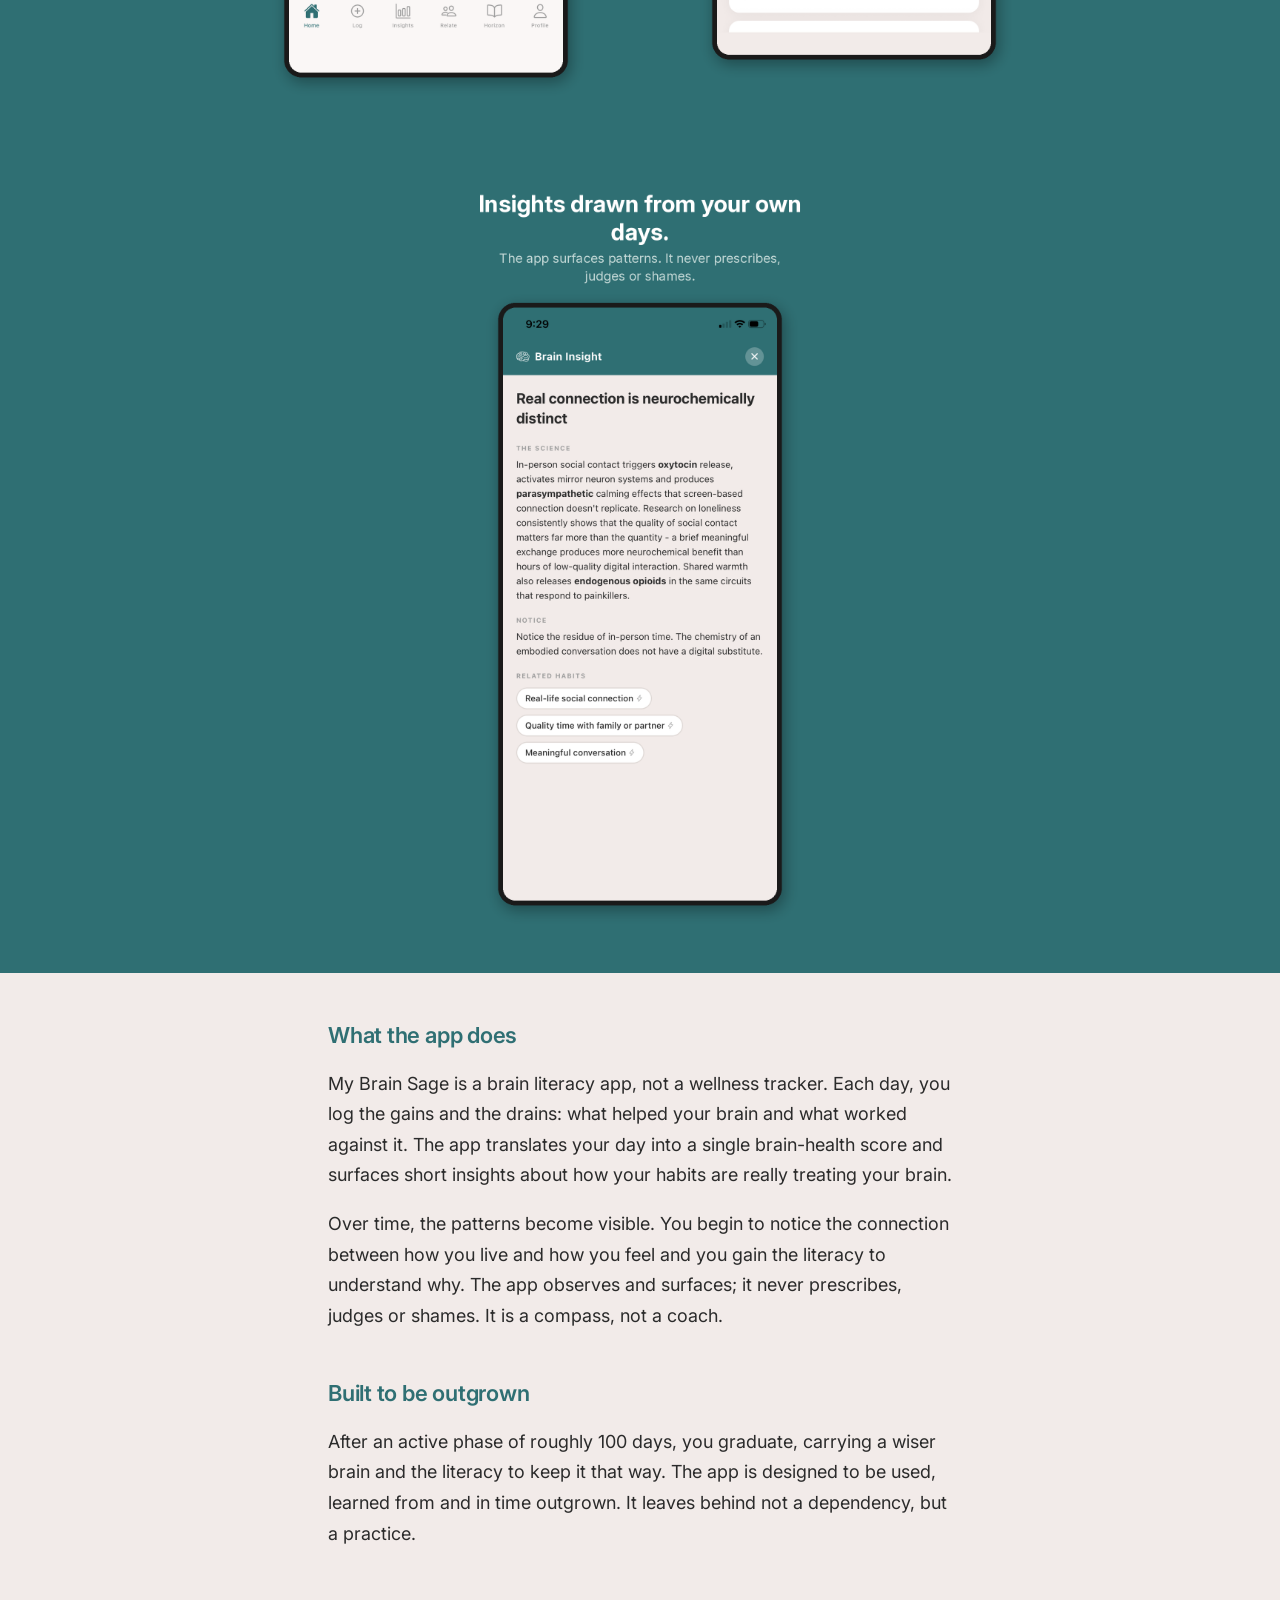
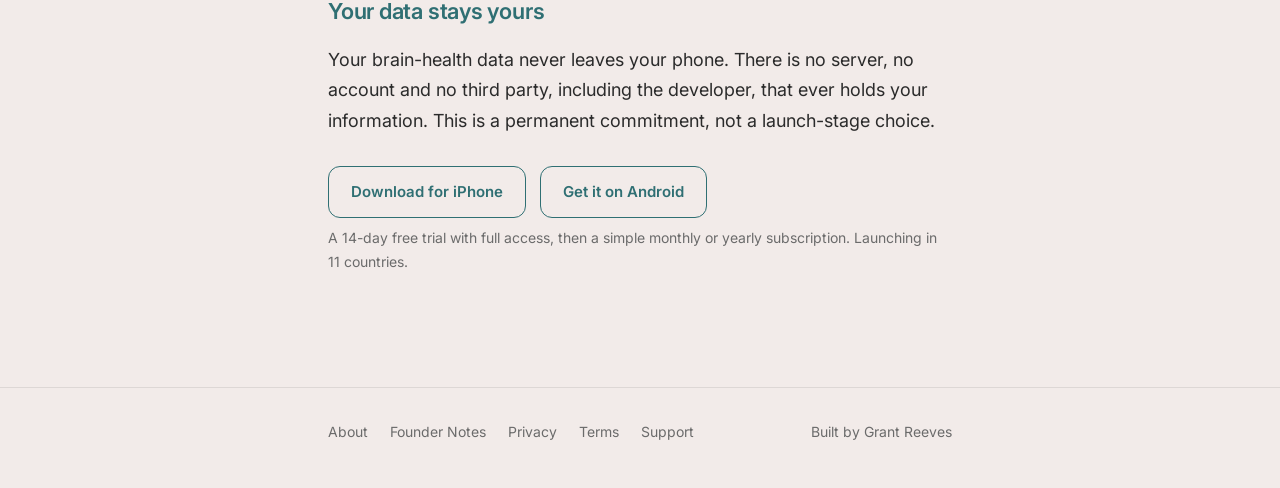
==== commit 4ea7d914: "Home and About: full-width screenshot bands" ====
--- a/index.html
+++ b/index.html
@@ -47,19 +47,12 @@
 
       <p class="emphasis">My Brain Sage exists to close that gap. It does for the brain what the mirror does for the muscle: it makes what is happening inside more apparent and gives you the literacy to understand it.</p>
 
-      <section class="shots" aria-label="Screens from the app">
-        <figure>
-          <img src="assets/screen-home.png" alt="The My Brain Sage home screen showing a daily brain-health score and an A to E grade">
-          <figcaption>Your day as a score and a grade</figcaption>
-        </figure>
-        <figure>
-          <img src="assets/screen-weekly.png" alt="The weekly report screen reflecting the week's patterns">
-          <figcaption>A weekly reflection on your patterns</figcaption>
-        </figure>
-        <figure>
-          <img src="assets/screen-scoring.png" alt="The daily check-in showing how each habit is weighed">
-          <figcaption>Every habit weighed by the evidence</figcaption>
-        </figure>
+      <section class="shots-band" aria-label="Screens from the app">
+        <div class="shots-inner">
+          <img src="assets/shot-home.png" alt="The My Brain Sage home screen: a daily brain-health score and an A to E grade">
+          <img src="assets/shot-weekly.png" alt="The weekly report screen reflecting the week's patterns">
+          <img src="assets/shot-insight.png" alt="A Brain Insight card surfacing something to notice about a habit">
+        </div>
       </section>
 
       <h2>What the app does</h2>
--- a/style.css
+++ b/style.css
@@ -159,32 +159,27 @@
   box-shadow: 0 1px 3px rgba(43,43,43,0.06);
 }
 
-/* ---- App screenshots ---- */
-.shots {
-  display: flex;
-  gap: 18px;
+/* ---- App screenshots (full-width teal band) ---- */
+.shots-band {
+  margin: 44px calc(-50vw + 50%);
+  background: #2F6F73;
+  padding: 20px 0 28px;
+}
+.shots-inner {
+  max-width: 1320px;
+  margin: 0 auto;
+  padding: 0 24px;
+  display: flex;
+  gap: 28px;
   justify-content: center;
-  flex-wrap: wrap;
-  margin: 40px 0 10px;
-}
-.shots figure {
-  flex: 1 1 180px;
-  max-width: 210px;
-  margin: 0;
-}
-.shots img {
+  align-items: flex-start;
+  flex-wrap: wrap;
+}
+.shots-inner img {
+  flex: 1 1 320px;
+  max-width: 400px;
   width: 100%;
   display: block;
-  border-radius: 22px;
-  border: 1px solid rgba(43,43,43,0.06);
-  box-shadow: 0 10px 30px rgba(43,43,43,0.14);
-}
-.shots figcaption {
-  font-size: 13px;
-  line-height: 1.4;
-  color: var(--muted);
-  text-align: center;
-  margin-top: 12px;
 }
 
 /* ---- Footer ---- */
@@ -210,5 +205,6 @@
   h1 { font-size: 28px; }
   main { padding: 40px 0 56px; }
   .site-nav a { margin-left: 16px; }
-  .shots figure { flex: 1 1 42%; max-width: 46%; }
-}
+  .shots-inner { gap: 20px; }
+  .shots-inner img { flex: 1 1 46%; max-width: 48%; }
+}
